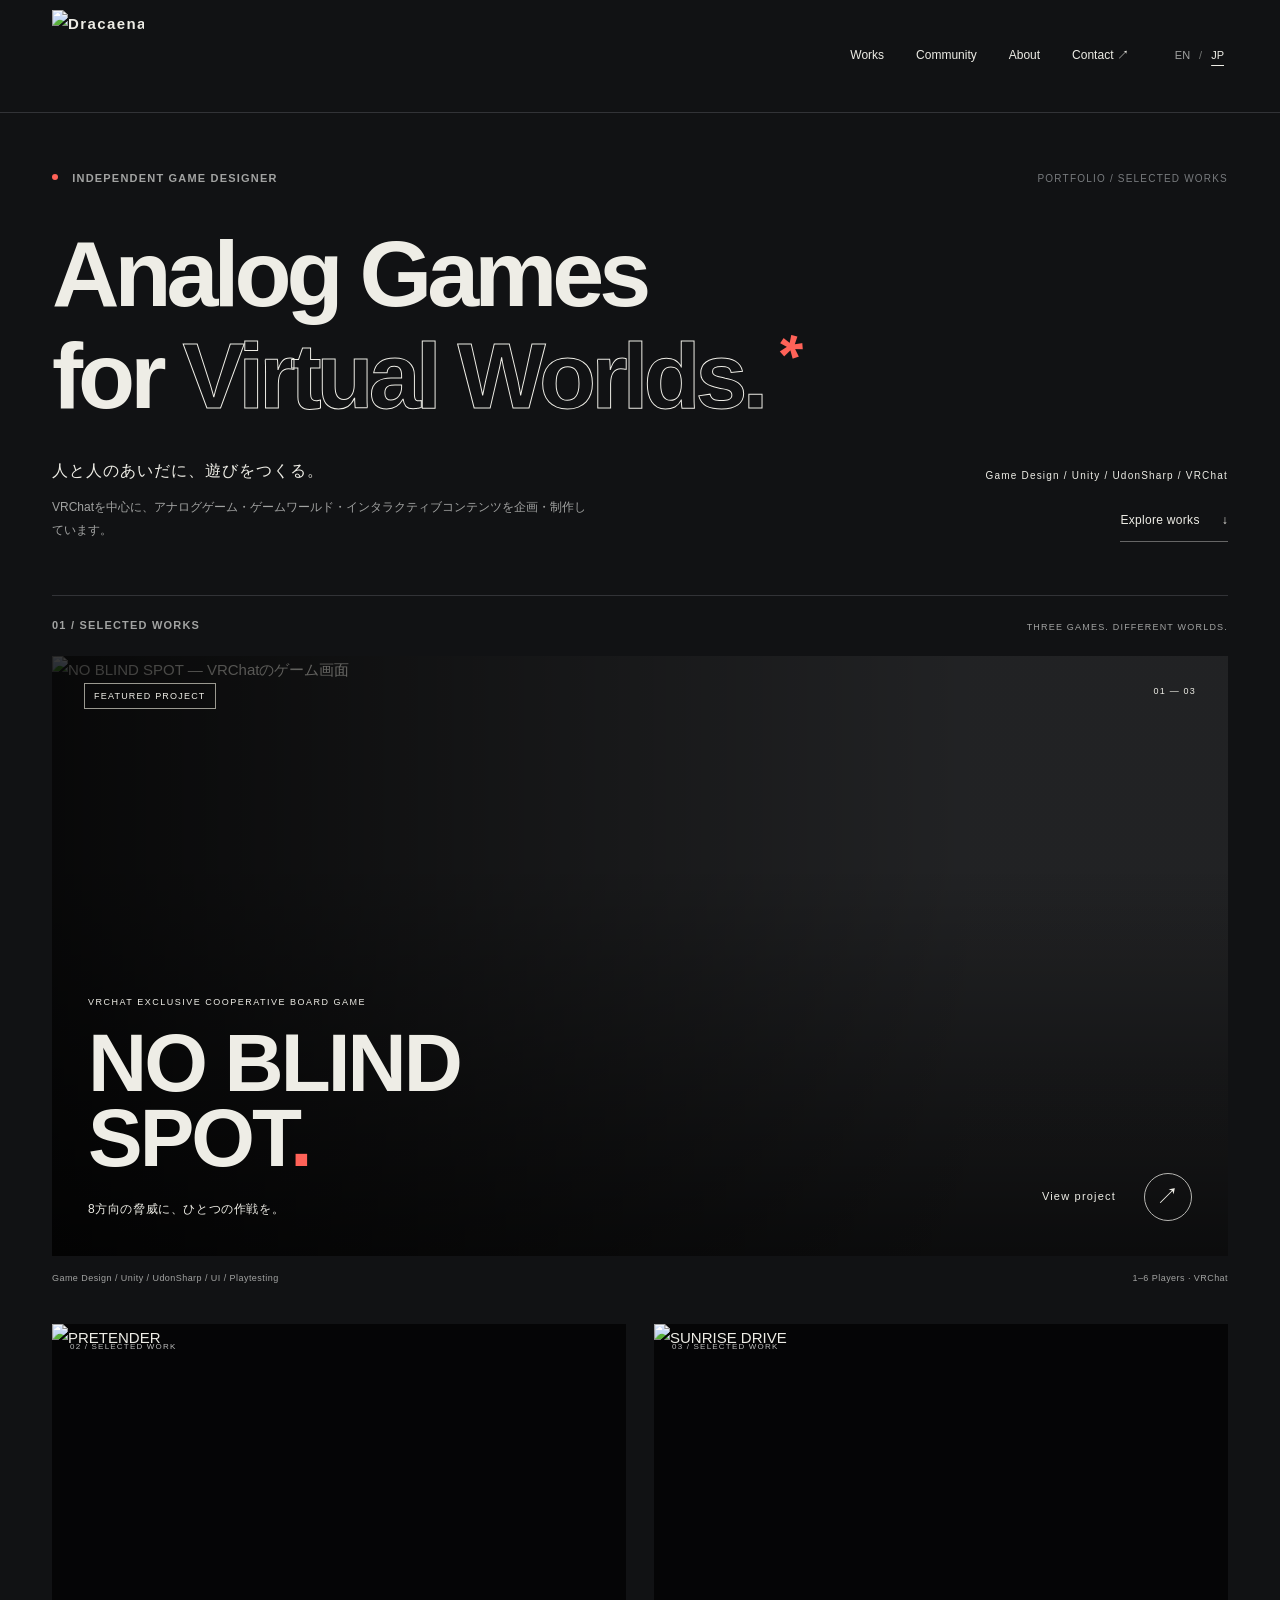
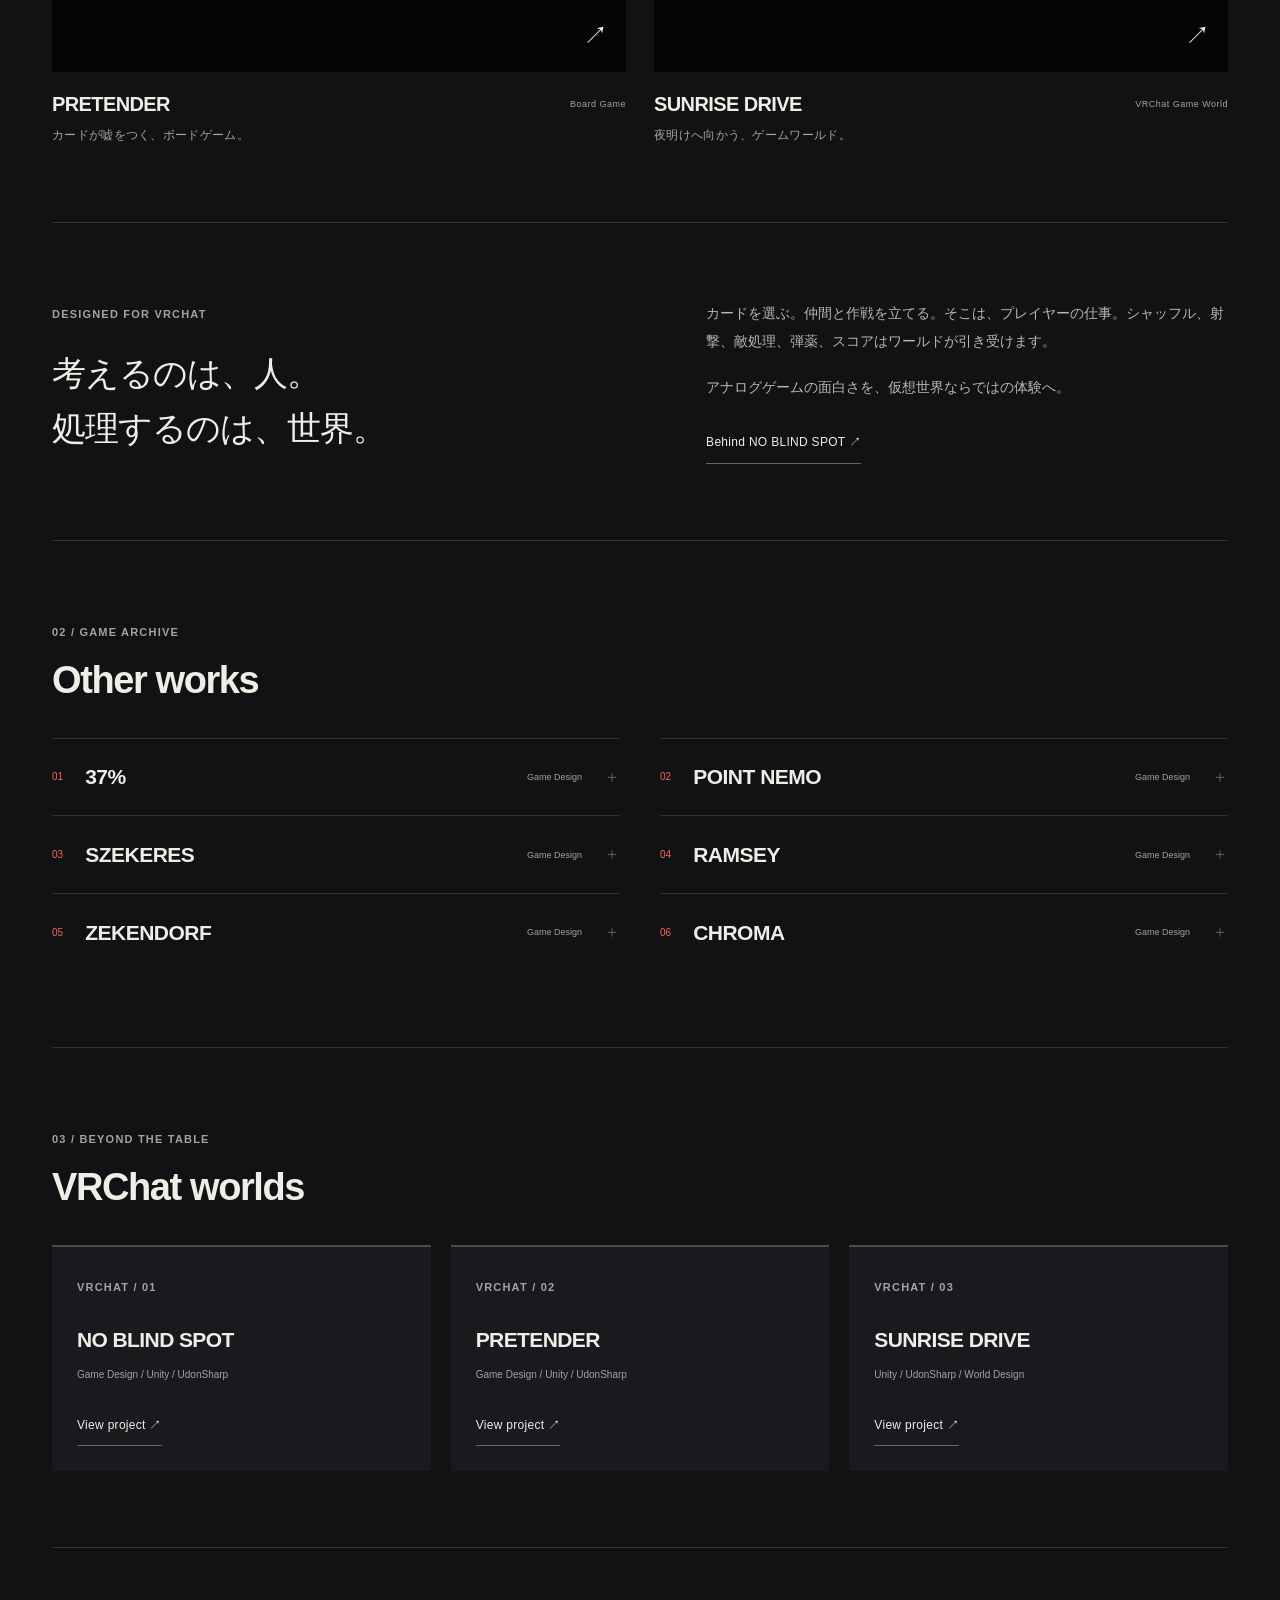
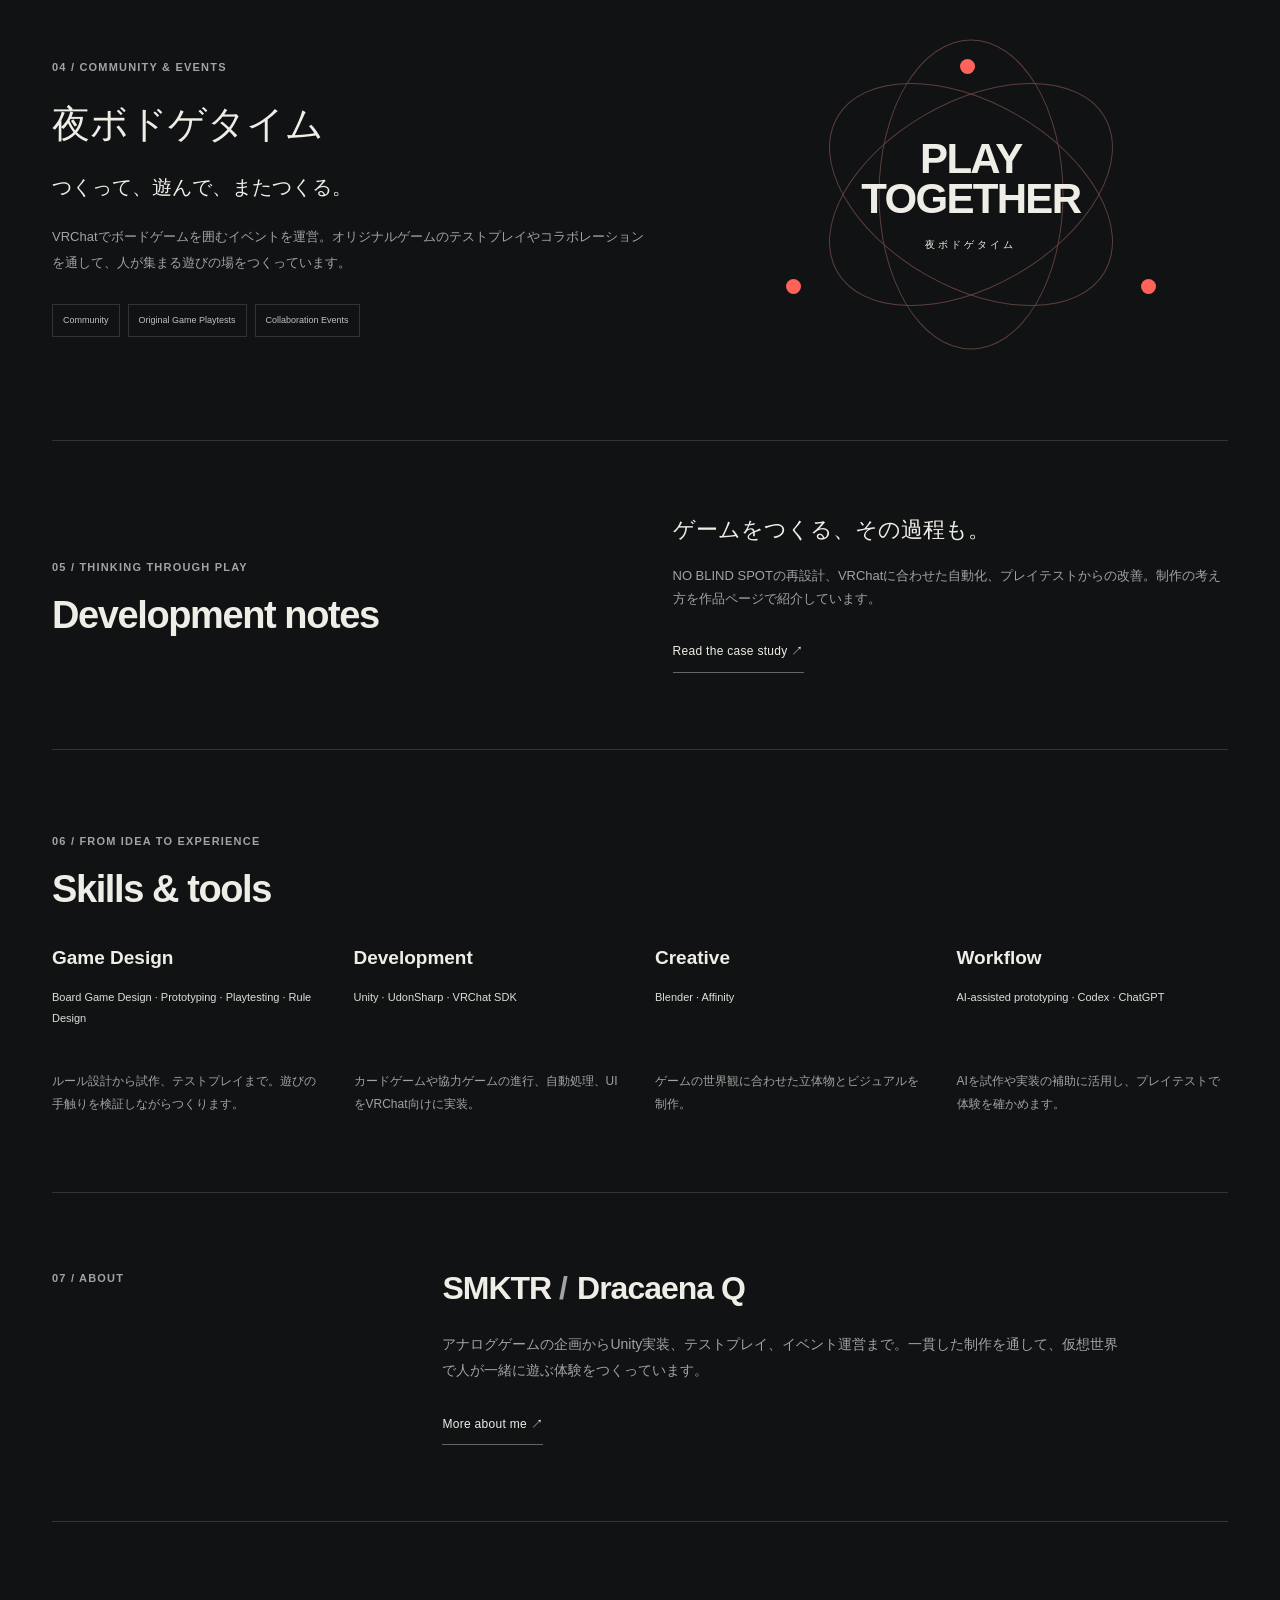
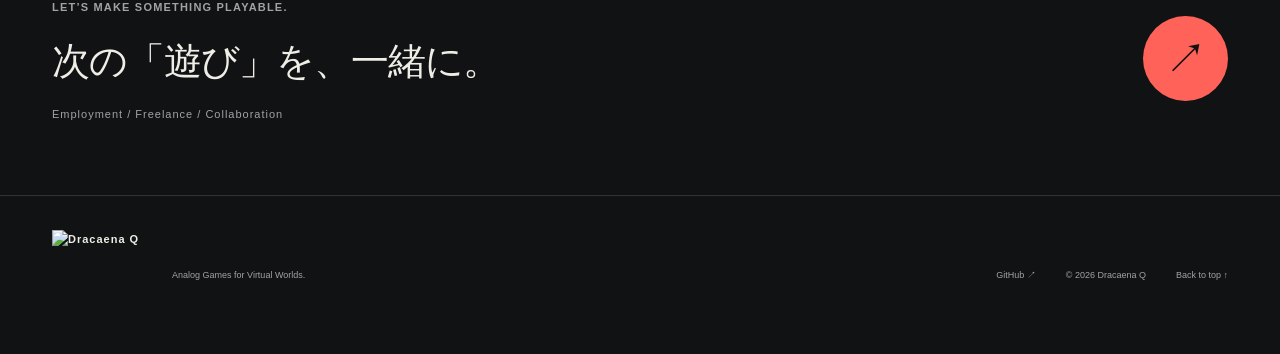
==== index.html @ cb81c401 "Add files via upload" ====
<!doctype html><html lang="ja"><head><meta charset="utf-8"><meta name="viewport" content="width=device-width,initial-scale=1"><meta name="theme-color" content="#111214"><meta name="description" content="Dracaena Q / SMKTR — VRChatを中心にアナログゲーム・ゲームワールド・インタラクティブコンテンツを企画・制作。"><meta property="og:title" content="Analog Games for Virtual Worlds. | Dracaena Q"><meta property="og:description" content="Analog Games for Virtual Worlds. Game Design / Unity / UdonSharp / VRChat"><meta property="og:type" content="website"><title>Analog Games for Virtual Worlds. | Dracaena Q</title><link rel="icon" href="./assets/dracaena-q-logo.png" type="image/png"><link rel="stylesheet" href="./style.css"><script src="./app.js" defer></script></head><body><a class="skip" href="#main">Skip to content</a><header class="header"><a class="brand" href="./"><img class="brand-logo" src="./assets/dracaena-q-logo.png" alt="Dracaena Q" width="500" height="500"></a><nav aria-label="Main navigation"><a  href="./#works">Works</a><a href="./#community">Community</a><a  href="./about/">About</a><a  href="./contact/">Contact <span aria-hidden="true">↗</span></a></nav><div class="languages" aria-label="Language"><button type="button" data-language="en" aria-pressed="false">EN</button><span>/</span><button type="button" data-language="ja" aria-pressed="true">JP</button></div></header><main id="main"><section class="hero"><div class="hero-top"><span class="eyebrow"><i class="status-dot"></i> INDEPENDENT GAME DESIGNER</span><span class="edition">PORTFOLIO / SELECTED WORKS</span></div><h1>Analog Games<br>for <span class="outline">Virtual Worlds.</span><span class="accent-period">*</span></h1><div class="hero-bottom"><div><p class="hero-statement" data-ja="人と人のあいだに、遊びをつくる。" data-en="Creating play between people.">人と人のあいだに、遊びをつくる。</p><p class="hero-description" data-ja="VRChatを中心に、アナログゲーム・ゲームワールド・インタラクティブコンテンツを企画・制作しています。" data-en="I design and build analog games, game worlds and interactive experiences, with a focus on VRChat.">VRChatを中心に、アナログゲーム・ゲームワールド・インタラクティブコンテンツを企画・制作しています。</p></div><div class="hero-right"><p>Game Design / Unity / UdonSharp / VRChat</p><a href="#works" class="text-link">Explore works <span>↓</span></a></div></div></section>
 <section class="selected section" id="works"><div class="section-title compact"><span class="eyebrow">01 / SELECTED WORKS</span><span class="muted">THREE GAMES. DIFFERENT WORLDS.</span></div><a class="featured-image" href="./works/no-blind-spot/"><img src="./assets/nbs-gameplay.jpg" alt="NO BLIND SPOT — VRChatのゲーム画面" width="1600" height="900" fetchpriority="high"><div class="featured-shade"></div><div class="featured-badges"><span>FEATURED PROJECT</span><span>01 — 03</span></div><div class="featured-overlay"><div><p>VRCHAT EXCLUSIVE COOPERATIVE BOARD GAME</p><h2>NO BLIND<br>SPOT<span class="red">.</span></h2><p  data-ja="8方向の脅威に、ひとつの作戦を。" data-en="Eight directions. One shared plan.">8方向の脅威に、ひとつの作戦を。</p></div><span class="featured-cta">View project <span aria-hidden="true">↗</span></span></div></a><div class="featured-caption"><span>Game Design / Unity / UdonSharp / UI / Playtesting</span><span>1–6 Players · VRChat</span></div><div class="work-grid"><a class="work-card" href="./works/pretender/"><div class="work-image"><img src="./assets/pretender.webp" alt="PRETENDER" width="1200" height="900" loading="lazy"><span class="image-index">02 / SELECTED WORK</span><span class="card-arrow" aria-hidden="true">↗</span></div><div class="card-title"><h3>PRETENDER</h3><span>Board Game</span></div><p  data-ja="カードが嘘をつく、ボードゲーム。" data-en="A board game where the cards lie.">カードが嘘をつく、ボードゲーム。</p></a><a class="work-card" href="./works/sunrise-drive/"><div class="work-image"><img src="./assets/sunrise.webp" alt="SUNRISE DRIVE" width="1200" height="900" loading="lazy"><span class="image-index">03 / SELECTED WORK</span><span class="card-arrow" aria-hidden="true">↗</span></div><div class="card-title"><h3>SUNRISE DRIVE</h3><span>VRChat Game World</span></div><p  data-ja="夜明けへ向かう、ゲームワールド。" data-en="A game world on the road to dawn.">夜明けへ向かう、ゲームワールド。</p></a></div></section>
 <section class="section design-section"><div><span class="eyebrow">DESIGNED FOR VRCHAT</span><h2><span  data-ja="考えるのは、人。" data-en="People make the plan.">考えるのは、人。</span><br><span  data-ja="処理するのは、世界。" data-en="The world handles the rest.">処理するのは、世界。</span></h2></div><div><p  data-ja="カードを選ぶ。仲間と作戦を立てる。そこは、プレイヤーの仕事。シャッフル、射撃、敵処理、弾薬、スコアはワールドが引き受けます。" data-en="Choose cards. Plan with your teammates. That belongs to the players. The world takes care of shuffling, shooting, enemies, ammunition and scoring.">カードを選ぶ。仲間と作戦を立てる。そこは、プレイヤーの仕事。シャッフル、射撃、敵処理、弾薬、スコアはワールドが引き受けます。</p><p  data-ja="アナログゲームの面白さを、仮想世界ならではの体験へ。" data-en="The pleasure of analog games, made possible in a virtual world.">アナログゲームの面白さを、仮想世界ならではの体験へ。</p><a class="text-link" href="./works/no-blind-spot/">Behind NO BLIND SPOT ↗</a></div></section>
 <section class="section other-section" id="other-works"><div class="section-title"><div><span class="eyebrow">02 / GAME ARCHIVE</span><h2>Other works</h2></div></div><div class="archive-list"><div class="archive-item"><span class="archive-number">01</span><h3>37%</h3><span>Game Design</span><span class="archive-symbol" aria-hidden="true">＋</span></div><div class="archive-item"><span class="archive-number">02</span><h3>POINT NEMO</h3><span>Game Design</span><span class="archive-symbol" aria-hidden="true">＋</span></div><div class="archive-item"><span class="archive-number">03</span><h3>SZEKERES</h3><span>Game Design</span><span class="archive-symbol" aria-hidden="true">＋</span></div><div class="archive-item"><span class="archive-number">04</span><h3>RAMSEY</h3><span>Game Design</span><span class="archive-symbol" aria-hidden="true">＋</span></div><div class="archive-item"><span class="archive-number">05</span><h3>ZEKENDORF</h3><span>Game Design</span><span class="archive-symbol" aria-hidden="true">＋</span></div><div class="archive-item"><span class="archive-number">06</span><h3>CHROMA</h3><span>Game Design</span><span class="archive-symbol" aria-hidden="true">＋</span></div></div></section>
 <section class="section worlds-section" id="worlds"><div class="section-title"><div><span class="eyebrow">03 / BEYOND THE TABLE</span><h2>VRChat worlds</h2></div></div><div class="worlds-grid"><article><span class="eyebrow">VRCHAT / 01</span><h3>NO BLIND SPOT</h3><p>Game Design / Unity / UdonSharp</p><a class="text-link" href="./works/no-blind-spot/">View project ↗</a></article><article><span class="eyebrow">VRCHAT / 02</span><h3>PRETENDER</h3><p>Game Design / Unity / UdonSharp</p><a class="text-link" href="./works/pretender/">View project ↗</a></article><article><span class="eyebrow">VRCHAT / 03</span><h3>SUNRISE DRIVE</h3><p>Unity / UdonSharp / World Design</p><a class="text-link" href="./works/sunrise-drive/">View project ↗</a></article></div></section>
 <section class="section community-section" id="community"><div><span class="eyebrow">04 / COMMUNITY & EVENTS</span><h2><span  data-ja="夜ボドゲタイム" data-en="Yoru Board Game Time">夜ボドゲタイム</span></h2><p class="large-copy"><span  data-ja="つくって、遊んで、またつくる。" data-en="Make. Play. Make it better.">つくって、遊んで、またつくる。</span></p><p  data-ja="VRChatでボードゲームを囲むイベントを運営。オリジナルゲームのテストプレイやコラボレーションを通して、人が集まる遊びの場をつくっています。" data-en="I host board game events in VRChat, bringing people together through original game playtests and collaborations.">VRChatでボードゲームを囲むイベントを運営。オリジナルゲームのテストプレイやコラボレーションを通して、人が集まる遊びの場をつくっています。</p><div class="community-tags"><span>Community</span><span>Original Game Playtests</span><span>Collaboration Events</span></div></div><div class="community-art" aria-hidden="true"><div class="orbit orbit-one"></div><div class="orbit orbit-two"></div><div class="orbit orbit-three"></div><span class="community-center">PLAY<br>TOGETHER<span>夜ボドゲタイム</span></span><i class="orbit-dot d1"></i><i class="orbit-dot d2"></i><i class="orbit-dot d3"></i></div></section>
 <section class="section notes-section"><div class="section-title"><div><span class="eyebrow">05 / THINKING THROUGH PLAY</span><h2>Development notes</h2></div></div><div class="notes-copy"><h3  data-ja="ゲームをつくる、その過程も。" data-en="The process behind the games.">ゲームをつくる、その過程も。</h3><p  data-ja="NO BLIND SPOTの再設計、VRChatに合わせた自動化、プレイテストからの改善。制作の考え方を作品ページで紹介しています。" data-en="Explore the redesign of NO BLIND SPOT, automation for VRChat and improvements through playtesting in the project case study.">NO BLIND SPOTの再設計、VRChatに合わせた自動化、プレイテストからの改善。制作の考え方を作品ページで紹介しています。</p><a class="text-link" href="./works/no-blind-spot/#process">Read the case study ↗</a></div></section>
 <section class="section"><div class="section-title"><div><span class="eyebrow">06 / FROM IDEA TO EXPERIENCE</span><h2>Skills & tools</h2></div></div><div class="skills-grid"><article><h3>Game Design</h3><p class="skill-tools">Board Game Design · Prototyping · Playtesting · Rule Design</p><p  data-ja="ルール設計から試作、テストプレイまで。遊びの手触りを検証しながらつくります。" data-en="From rules and prototypes to playtesting, refining how the game feels.">ルール設計から試作、テストプレイまで。遊びの手触りを検証しながらつくります。</p></article><article><h3>Development</h3><p class="skill-tools">Unity · UdonSharp · VRChat SDK</p><p  data-ja="カードゲームや協力ゲームの進行、自動処理、UIをVRChat向けに実装。" data-en="Implementing card games, cooperative systems, automated game flow and UI for VRChat.">カードゲームや協力ゲームの進行、自動処理、UIをVRChat向けに実装。</p></article><article><h3>Creative</h3><p class="skill-tools">Blender · Affinity</p><p  data-ja="ゲームの世界観に合わせた立体物とビジュアルを制作。" data-en="Creating 3D objects and visuals that support each game’s identity.">ゲームの世界観に合わせた立体物とビジュアルを制作。</p></article><article><h3>Workflow</h3><p class="skill-tools">AI-assisted prototyping · Codex · ChatGPT</p><p  data-ja="AIを試作や実装の補助に活用し、プレイテストで体験を確かめます。" data-en="Using AI to support prototyping and implementation, with playtests to validate the experience.">AIを試作や実装の補助に活用し、プレイテストで体験を確かめます。</p></article></div></section>
 <section class="section about-preview"><span class="eyebrow">07 / ABOUT</span><div><h2>SMKTR <span class="muted">/</span> Dracaena Q</h2><p  data-ja="アナログゲームの企画からUnity実装、テストプレイ、イベント運営まで。一貫した制作を通して、仮想世界で人が一緒に遊ぶ体験をつくっています。" data-en="From analog game concepts and Unity implementation to playtesting and community events, I create experiences for people to play together in virtual worlds.">アナログゲームの企画からUnity実装、テストプレイ、イベント運営まで。一貫した制作を通して、仮想世界で人が一緒に遊ぶ体験をつくっています。</p><a class="text-link" href="./about/">More about me ↗</a></div></section><section class="contact-band"><div><span class="eyebrow">LET’S MAKE SOMETHING PLAYABLE.</span><h2><span  data-ja="次の「遊び」を、一緒に。" data-en="Let’s create the next game.">次の「遊び」を、一緒に。</span></h2><p>Employment / Freelance / Collaboration</p></div><a class="round-link" href="./contact/" aria-label="Contact">↗</a></section></main><footer><a class="brand" href="./"><img class="brand-logo" src="./assets/dracaena-q-logo.png" alt="Dracaena Q" width="500" height="500"></a><p>Analog Games for Virtual Worlds.</p><a href="https://github.com/quaid1124-tech" target="_blank" rel="noopener noreferrer">GitHub ↗</a><small>© 2026 Dracaena Q</small><a href="#main" class="to-top">Back to top ↑</a></footer></body></html>
---- style.css ----
@charset "UTF-8";
:root{color-scheme:dark;--bg:#111214;--panel:#191a1d;--text:#eeeDE6;--muted:#a2a3a2;--line:#323337;--red:#ff6258;--max:1344px;font-family:Arial,"Helvetica Neue","Noto Sans JP","Yu Gothic",Meiryo,sans-serif;font-synthesis:none}
*{box-sizing:border-box}html{scroll-behavior:smooth;scroll-padding-top:110px}body{margin:0;background:var(--bg);color:var(--text);font-size:15px;line-height:1.8}a{color:inherit;text-decoration:none}button{font:inherit}button,a{-webkit-tap-highlight-color:transparent}button:focus-visible,a:focus-visible,video:focus-visible{outline:2px solid var(--red);outline-offset:7px}::selection{background:var(--red);color:#111}img{display:block;width:100%;height:auto}h1,h2,h3,h4,p,figure{margin:0}h1,h2,h3,h4{line-height:1.2}p+p{margin-top:18px}main{max-width:var(--max);margin:auto;padding:0 52px}.header{max-width:var(--max);padding:29px 52px;display:flex;align-items:center;gap:42px;margin:auto;border-bottom:1px solid var(--line)}.brand{font-size:15px;font-weight:800;letter-spacing:1.4px;display:flex;align-items:center;gap:14px;white-space:nowrap}.brand-icon{font-size:36px;line-height:1;letter-spacing:-9px;font-weight:900;transform:translateY(-3px);margin-right:9px}.brand-icon span{color:var(--red)}.brand-dot{color:var(--red);font-size:12px;align-self:flex-start}.header nav{display:flex;margin-left:auto;gap:32px;font-size:12px}.header nav a{transition:color .2s}.header nav a:hover,.header nav a[aria-current]{color:var(--red)}.languages{display:flex;align-items:center;font-size:11px;color:#737574;gap:5px}.languages button{border:0;color:#a2a3a2;background:none;padding:9px 4px;cursor:pointer}.languages button[aria-pressed=true]{color:var(--text);text-decoration:underline;text-underline-offset:6px}.skip{position:fixed;top:-100px;left:16px;z-index:9;background:var(--red);color:#111;padding:10px}.skip:focus{top:10px}.eyebrow,.edition,.muted,.image-index,.featured-caption,.hero-right,.featured-overlay>div>p:first-child,.featured-cta,.card-title>span,.work-card>p,.video-caption,figcaption{font-size:11px;letter-spacing:1.2px}.eyebrow{color:var(--muted);font-weight:600}.muted{color:var(--muted)}.red{color:var(--red)}.hero{padding:56px 0 53px}.hero-top{display:flex;align-items:center;justify-content:space-between}.status-dot{display:inline-block;width:6px;height:6px;border-radius:50%;background:var(--red);margin:0 10px 2px 0}.edition{color:#787b7e;font-size:10px}.hero h1{font-size:clamp(52px,7.3vw,98px);font-weight:800;letter-spacing:-5px;line-height:1.09;margin:34px 0 31px;position:relative}.outline{color:var(--text)}.hero .outline,.page-heading .outline{-webkit-text-stroke:1px var(--text);color:transparent}.accent-period{color:var(--red);font-size:.65em;vertical-align:top;line-height:1;margin-left:14px;display:inline-block;transform:rotate(15deg)}.hero-bottom{display:flex;align-items:flex-end;justify-content:space-between;gap:35px}.hero-statement{font-size:16px;font-weight:600;letter-spacing:1px}.hero-description{max-width:540px;font-size:12px;color:var(--muted);margin-top:10px;line-height:1.9}.hero-right{font-size:10px;white-space:nowrap;text-align:right}.hero-right .text-link{margin-top:16px;font-size:12px}.text-link{display:inline-flex;align-items:center;gap:22px;padding:9px 0;border-bottom:1px solid #666;margin-top:22px;font-size:12px;letter-spacing:.3px;transition:color .2s,border-color .2s}.text-link:hover{color:var(--red);border-color:var(--red)}.text-link+.text-link{margin-left:25px}.section{padding:76px 0;border-top:1px solid var(--line)}.selected{padding-top:20px}.section-title{display:flex;justify-content:space-between;gap:24px;align-items:flex-end;margin-bottom:34px}.section-title h2{font-size:38px;letter-spacing:-1.4px;margin-top:14px}.compact{margin-bottom:20px}.compact .muted{font-size:9px}.featured-image{display:block;position:relative;aspect-ratio:1.96;overflow:hidden;background:#242527}.featured-image>img{height:100%;object-fit:cover;transition:transform .7s}.featured-image:hover>img{transform:scale(1.025)}.featured-shade{position:absolute;inset:0;background:linear-gradient(90deg,rgba(0,0,0,.78),rgba(0,0,0,.08) 78%),linear-gradient(0deg,rgba(0,0,0,.65),transparent 65%)}.featured-badges{position:absolute;inset:27px 32px auto;display:flex;justify-content:space-between;font-size:9px;letter-spacing:1.2px}.featured-badges span:first-child{border:1px solid #9a9990;padding:4px 9px}.featured-overlay{position:absolute;inset:auto 36px 35px;display:flex;align-items:flex-end;justify-content:space-between;gap:20px}.featured-overlay>div>p:first-child{font-size:9px;letter-spacing:1.5px;margin-bottom:16px}.featured-overlay h2{font-size:clamp(48px,6.4vw,84px);letter-spacing:-3px;line-height:.91}.featured-overlay h2+p{font-size:12px;margin-top:24px;letter-spacing:.6px}.featured-cta{display:flex;gap:28px;align-items:center;white-space:nowrap;font-size:11px}.featured-cta>span{display:grid;place-items:center;width:48px;height:48px;border-radius:50%;border:1px solid #b6b6b2;font-size:23px}.featured-caption{display:flex;justify-content:space-between;color:var(--muted);padding-top:14px;font-size:9px;letter-spacing:.45px;gap:20px}.work-grid{display:grid;grid-template-columns:1fr 1fr;gap:28px;margin-top:38px}.work-image{position:relative;aspect-ratio:1.65;overflow:hidden;background:#050506}.work-image img{width:100%;height:100%;object-fit:contain;transition:transform .6s}.work-card:hover img{transform:scale(1.035)}.image-index{position:absolute;top:16px;left:18px;font-size:8px;color:#bcbcbc}.card-arrow{position:absolute;right:18px;bottom:14px;font-size:25px}.card-title{display:flex;justify-content:space-between;gap:12px;align-items:center;padding-top:20px}.card-title h3{font-size:20px;letter-spacing:-.6px}.card-title>span{font-size:9px;color:var(--muted);letter-spacing:.5px}.work-card>p{font-size:12px;margin-top:9px;color:var(--muted);letter-spacing:.3px}.design-section{display:grid;grid-template-columns:1.1fr 1fr;gap:80px}.design-section h2{font-size:34px;line-height:1.6;letter-spacing:-1px;margin-top:20px}.design-section>div:nth-child(2)>p{font-size:14px;color:#b6b7b6;line-height:2}.archive-list{display:grid;grid-template-columns:1fr 1fr;column-gap:40px}.archive-item{display:flex;align-items:center;gap:22px;padding:24px 0;border-top:1px solid var(--line)}.archive-number{font-size:10px;color:var(--red)}.archive-item h3{font-size:21px;letter-spacing:-.5px}.archive-item>span:nth-last-child(2){font-size:9px;color:var(--muted);margin-left:auto}.archive-symbol{font-size:16px;color:#5d6060}.worlds-grid{display:grid;grid-template-columns:repeat(3,1fr);gap:20px}.worlds-grid article{padding:25px;background:var(--panel);border-top:2px solid #494a4e}.worlds-grid h3{margin:28px 0 14px;font-size:21px;letter-spacing:-.6px}.worlds-grid p{font-size:10px;color:var(--muted)}.community-section{display:grid;grid-template-columns:1.15fr 1fr;gap:70px;align-items:center}.community-section h2{font-size:38px;margin:23px 0}.large-copy{font-size:20px;line-height:1.7}.community-section .large-copy{font-size:20px;margin-bottom:20px}.community-section p:not(.large-copy){font-size:13px;color:var(--muted);line-height:2}.community-tags{display:flex;flex-wrap:wrap;gap:8px;margin-top:28px}.community-tags span{font-size:9px;border:1px solid var(--line);padding:7px 10px;color:#c0c1be}.community-art{height:340px;position:relative;overflow:hidden;display:grid;place-items:center}.orbit{position:absolute;width:310px;height:185px;border:1px solid #5e3e3d;border-radius:50%;transform:rotate(-30deg)}.orbit-two{transform:rotate(30deg)}.orbit-three{transform:rotate(90deg)}.community-center{font-weight:800;font-size:42px;letter-spacing:-1.7px;text-align:center;line-height:.97;z-index:1}.community-center>span{display:block;font-size:10px;letter-spacing:3px;font-weight:400;margin-top:20px}.orbit-dot{position:absolute;width:15px;height:15px;background:var(--red);border-radius:50%}.d1{top:35px;left:48%}.d2{bottom:70px;left:14%}.d3{bottom:70px;right:14%}.notes-section{display:grid;grid-template-columns:1fr 1fr;gap:65px}.notes-copy h3{font-size:22px}.notes-copy p{font-size:13px;color:var(--muted);margin-top:20px}.skills-grid{display:grid;grid-template-columns:repeat(4,1fr);gap:30px}.skills-grid h3{font-size:19px;margin-bottom:18px}.skills-grid p{color:var(--muted);font-size:12px;line-height:1.9}.skills-grid .skill-tools{min-height:65px;font-size:11px;color:#deded8}.about-preview{display:grid;grid-template-columns:.65fr 1.5fr;gap:50px}.about-preview h2{font-size:32px;letter-spacing:-1px}.about-preview h2 .muted{font-size:inherit}.about-preview p{font-size:14px;color:var(--muted);margin-top:25px;max-width:680px}.contact-band{border-top:1px solid var(--line);padding:70px 0;display:flex;align-items:center;justify-content:space-between;gap:30px}.contact-band h2{font-size:38px;margin:20px 0;letter-spacing:-1px}.contact-band p{font-size:11px;color:var(--muted);letter-spacing:1px}.round-link{display:grid;place-items:center;width:85px;height:85px;background:var(--red);color:#111;border-radius:50%;font-size:42px;flex:none;transition:transform .2s}.round-link:hover{transform:rotate(45deg)}footer{border-top:1px solid var(--line);max-width:var(--max);margin:auto;padding:34px 52px;display:flex;align-items:center;gap:30px}footer p,footer a:not(.brand),footer small{font-size:9px;color:var(--muted)}footer .brand{font-size:11px;letter-spacing:1px}footer>p{margin-right:auto}footer .to-top{white-space:nowrap}.project-top{display:flex;justify-content:space-between;align-items:center;padding:25px 0}.project-top .text-link{margin:0}.project-heading{padding:44px 0}.project-heading h1{font-size:clamp(40px,6.4vw,85px);letter-spacing:-3.5px;margin:16px 0 22px}.project-tags{display:flex;flex-wrap:wrap;gap:12px;margin-top:27px}.project-tags span{font-size:10px;color:var(--muted);padding:6px 12px;border:1px solid var(--line)}.project-cover{background:#050506}.project-cover img{max-height:680px;object-fit:contain}.project-overview{display:grid;grid-template-columns:1fr 1.25fr;gap:80px;margin-top:60px}.project-overview h2{font-size:32px;line-height:1.5;margin-top:22px}.project-overview p{color:#b6b7b6;font-size:14px;line-height:2.1}dl{margin-top:32px}dl>div{display:grid;grid-template-columns:85px 1fr;gap:20px;padding:15px 0;border-top:1px solid var(--line);font-size:12px}dt{color:var(--muted)}dd{margin:0}.video-section video{display:block;width:100%;background:#000;max-height:700px}.video-caption{font-size:11px;color:var(--muted);padding-top:15px}.process-grid{display:grid;grid-template-columns:repeat(3,1fr);gap:25px}.process-grid article{background:var(--panel);padding:30px}.process-number{font-size:12px;color:var(--red)}.process-grid h3{font-size:28px;margin-top:30px}.process-grid h4{font-size:16px;line-height:1.6;margin-top:28px}.process-grid p{font-size:12px;line-height:2;color:var(--muted);margin-top:17px}.mechanic{display:flex;align-items:center;justify-content:space-between;margin-top:30px;border-top:1px solid var(--line);padding-top:22px}.mechanic>span{font-size:42px;line-height:1.3;font-weight:700}.mechanic small{display:block;font-size:9px;color:var(--muted);letter-spacing:1px}.mechanic b{color:var(--red);font-size:24px}.concept-art{max-width:800px;margin:0 auto 70px}.concept-art figcaption{margin-top:15px;color:var(--muted);font-size:11px;letter-spacing:.2px}.page-heading{padding:75px 0 65px}.page-heading h1{font-size:clamp(42px,6.5vw,88px);letter-spacing:-4px;line-height:1.1;margin-top:25px}.about-body{display:grid;grid-template-columns:1fr 1.5fr;gap:80px;align-items:center}.identity-mark{font-size:160px;font-weight:900;line-height:1;letter-spacing:-35px;text-align:center}.identity-mark>span{color:var(--red)}.identity-mark small{display:block;font-size:10px;letter-spacing:5px;line-height:3;margin-top:25px}.about-body h2{font-size:30px;margin:20px 0 28px}.about-body p{font-size:14px;line-height:2;color:var(--muted)}.contact-page{display:grid;grid-template-columns:1.15fr 1fr;gap:70px;min-height:460px}.contact-page h2{font-size:30px;margin-bottom:22px}.contact-page p{font-size:13px;color:var(--muted);line-height:2}.contact-options{display:flex;flex-direction:column;gap:10px;margin-top:30px;font-size:12px}.contact-panel{padding:35px;background:var(--panel);align-self:start;border-top:2px solid var(--red)}.contact-panel h3{font-size:22px;margin:23px 0 18px}
@media(min-width:1600px){main,.header,footer{max-width:1450px}.hero h1{font-size:108px}}
@media(max-width:1000px){main{padding:0 30px}.header,footer{padding:25px 30px}.header{gap:25px}.header nav{gap:20px}.hero h1{letter-spacing:-3px}.hero-bottom{align-items:flex-start}.hero-description{max-width:420px}.hero-right{font-size:8px;white-space:normal;max-width:220px}.design-section,.community-section,.project-overview,.about-body,.contact-page{gap:40px}.skills-grid{grid-template-columns:1fr 1fr}.skills-grid .skill-tools{min-height:0}.community-art{transform:scale(.9)}.worlds-grid{gap:12px}.worlds-grid article{padding:20px}.worlds-grid h3{font-size:18px}.process-grid article{padding:22px}.process-grid h4{font-size:14px}.card-title{align-items:flex-start;flex-direction:column;gap:8px}footer{flex-wrap:wrap}.about-preview{grid-template-columns:.5fr 1.5fr}}
@media(max-width:700px){html{scroll-padding-top:24px}main{padding:0 20px}.header{padding:20px;gap:15px;flex-wrap:wrap}.brand{font-size:12px;gap:10px}.brand-icon{font-size:30px}.header nav{order:3;width:100%;margin:10px 0 0;justify-content:space-between;font-size:11px;gap:10px}.languages{margin-left:auto}.hero{padding:35px 0 36px}.edition{display:none}.eyebrow{font-size:9px}.hero h1{font-size:clamp(36px,9.2vw,64px);letter-spacing:-1.8px;line-height:1.15;margin:28px 0}.accent-period{margin-left:5px}.hero-bottom{display:block}.hero-statement{font-size:14px}.hero-description{font-size:11px;max-width:100%}.hero-right{max-width:none;text-align:left;font-size:9px;margin-top:20px;display:flex;align-items:center;justify-content:space-between;gap:15px}.hero-right .text-link{margin:0;font-size:10px;white-space:nowrap}.section{padding:48px 0}.selected{padding-top:18px}.compact .muted{font-size:7px;letter-spacing:.5px}.featured-image{aspect-ratio:1.08}.featured-image>img{object-position:58% center}.featured-badges{inset:17px 18px auto;font-size:8px}.featured-overlay{inset:auto 20px 24px}.featured-overlay h2{font-size:58px;letter-spacing:-2px}.featured-overlay>div>p:first-child{font-size:7px;letter-spacing:.7px;max-width:190px}.featured-overlay h2+p{font-size:10px;margin-top:18px}.featured-cta{font-size:0;gap:0}.featured-cta>span{width:36px;height:36px;font-size:20px}.featured-caption{flex-direction:column;gap:4px;font-size:8px}.work-grid{grid-template-columns:1fr;gap:32px;margin-top:30px}.card-title{flex-direction:row;align-items:center}.card-title h3{font-size:21px}.card-title>span{font-size:8px}.work-card>p{font-size:11px}.section-title h2{font-size:31px}.section-title{margin-bottom:25px}.design-section,.community-section,.notes-section,.about-preview,.project-overview,.about-body,.contact-page{grid-template-columns:1fr;gap:28px}.design-section h2{font-size:28px;line-height:1.5}.design-section>div:nth-child(2)>p{font-size:13px}.archive-list{grid-template-columns:1fr}.archive-item{padding:20px 0}.archive-item h3{font-size:20px}.worlds-grid{grid-template-columns:1fr}.worlds-grid h3{margin:17px 0 12px;font-size:24px}.worlds-grid .text-link{margin-top:12px}.community-section h2{font-size:30px}.community-art{height:300px;transform:none}.community-center{font-size:38px}.orbit{width:280px;height:170px}.community-tags span{font-size:8px}.notes-section .section-title{margin-bottom:0}.skills-grid{gap:30px 20px}.skills-grid h3{font-size:17px}.skills-grid p{font-size:11px}.skills-grid .skill-tools{font-size:10px}.about-preview h2{font-size:26px}.contact-band{padding:46px 0;gap:12px}.contact-band h2{font-size:24px;line-height:1.5;margin:12px 0}.contact-band .eyebrow{font-size:8px}.contact-band p{font-size:9px;letter-spacing:.4px}.round-link{width:52px;height:52px;font-size:28px}footer{padding:25px 20px;gap:18px;display:grid;grid-template-columns:1fr auto}footer p{grid-column:1/-1;grid-row:2}footer small{grid-column:1}footer .to-top{grid-column:2;grid-row:3}footer>.brand{font-size:10px}.project-top{padding-top:16px}.project-top .eyebrow{font-size:8px}.project-heading{padding:27px 0}.project-heading h1{font-size:40px;letter-spacing:-1.5px}.project-heading .large-copy{font-size:17px}.project-tags{gap:8px}.project-tags span{font-size:8px;padding:5px 8px}.project-overview{margin-top:30px}.project-overview h2{font-size:28px}.project-overview p{font-size:13px}.video-section .section-title{align-items:start;flex-direction:column;gap:12px}.video-section h2{font-size:27px}.video-section .muted{font-size:8px}.process-grid{grid-template-columns:1fr}.process-grid article{padding:26px}.process-grid h3{margin-top:15px}.process-grid h4{font-size:16px;margin-top:22px}.concept-art{margin-bottom:40px}.page-heading{padding:45px 0}.page-heading h1{font-size:43px;letter-spacing:-2px;overflow-wrap:anywhere}.identity-mark{font-size:120px;letter-spacing:-26px;padding:15px 0 30px}.contact-page h2{font-size:26px}.contact-panel{padding:25px}.about-body h2{font-size:25px}}
@media(max-width:700px){.accent-period{display:none}.featured-overlay{display:block}.featured-cta{position:absolute;bottom:0;right:0}.featured-overlay h2{font-size:56px}.featured-overlay h2+p{padding-right:35px}}
.header{padding-top:10px;padding-bottom:10px}.brand-logo{display:block;width:92px;height:92px;object-fit:contain}footer .brand-logo{width:90px;height:90px}.identity-mark{padding:0;letter-spacing:normal;font-size:inherit}.identity-mark img{max-width:360px;margin:auto;height:auto}
@media(max-width:700px){.header{padding-top:8px;padding-bottom:16px}.header .brand-logo{width:78px;height:78px}.header nav{margin-top:0}.identity-mark img{max-width:260px}.identity-mark{padding:0}footer .brand-logo{width:80px;height:80px}}
@media(prefers-reduced-motion:reduce){html{scroll-behavior:auto}*,*::before,*::after{transition:none!important;animation:none!important}}
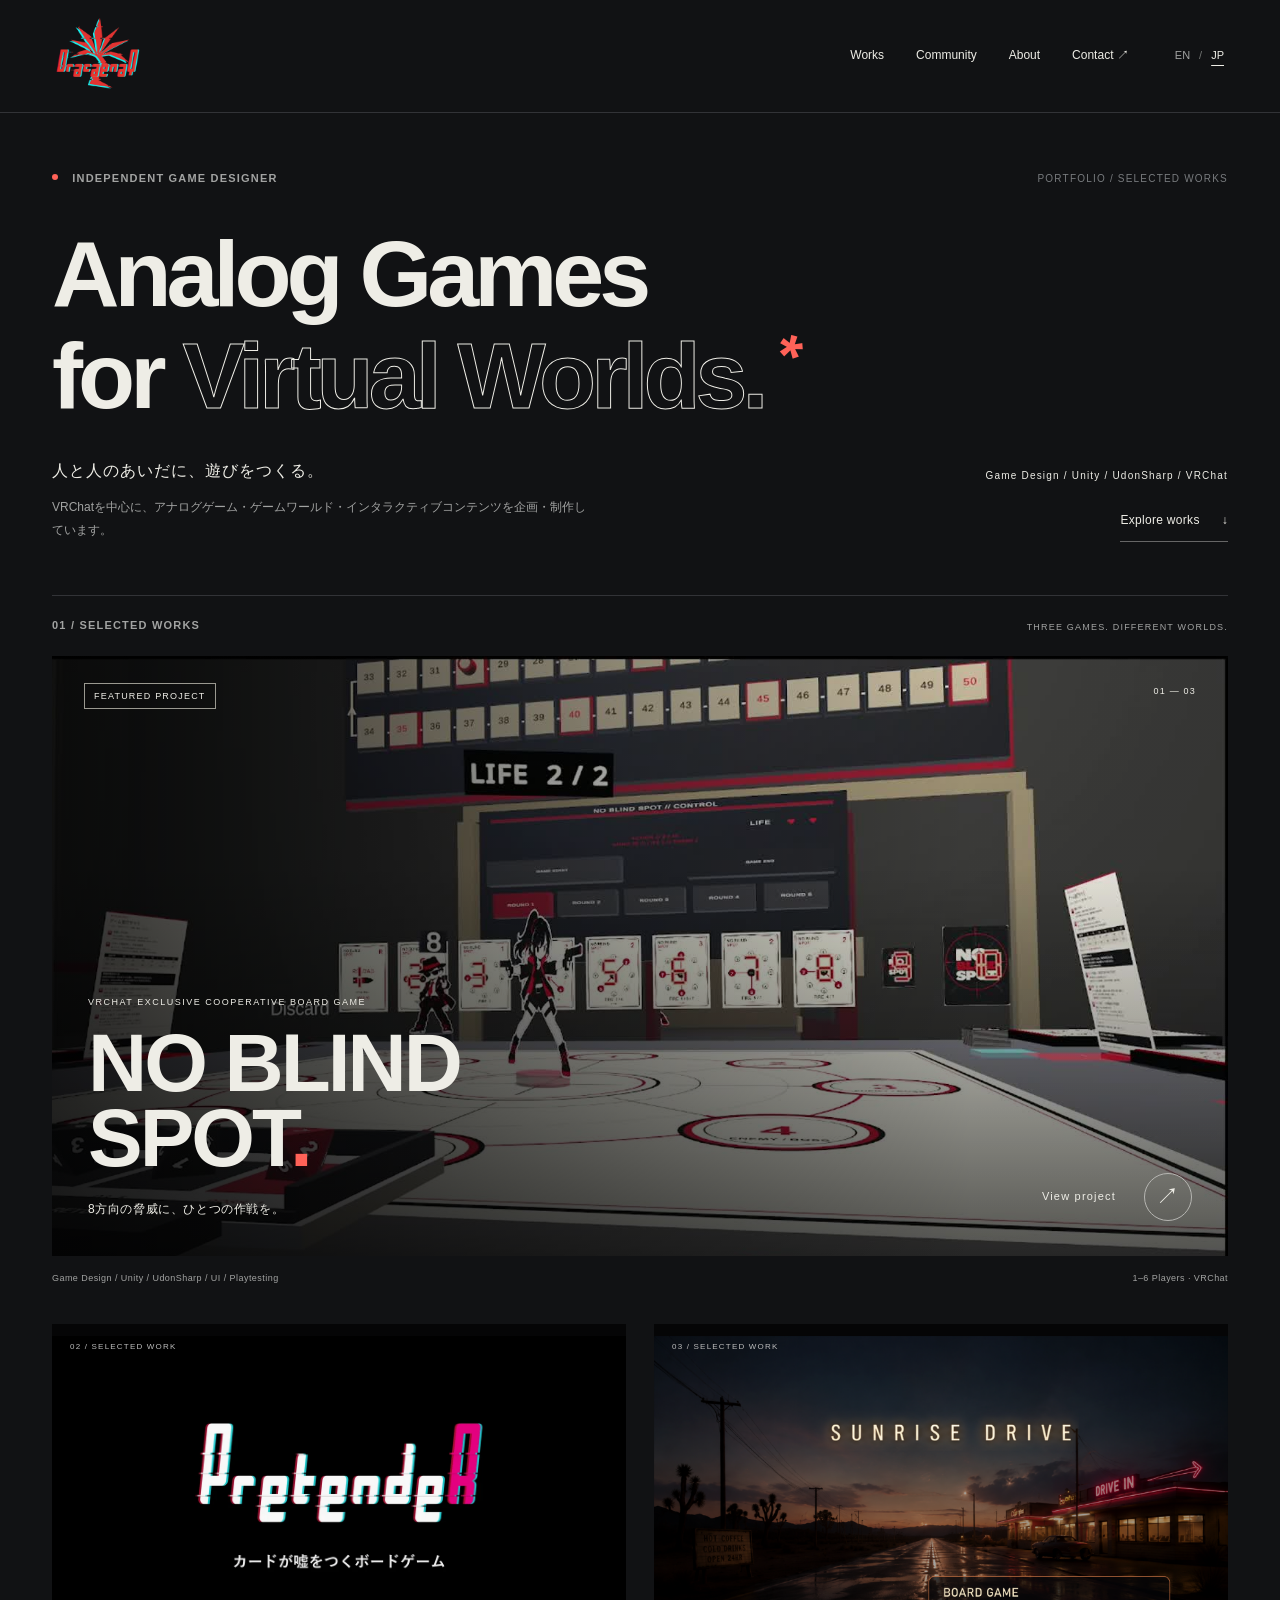
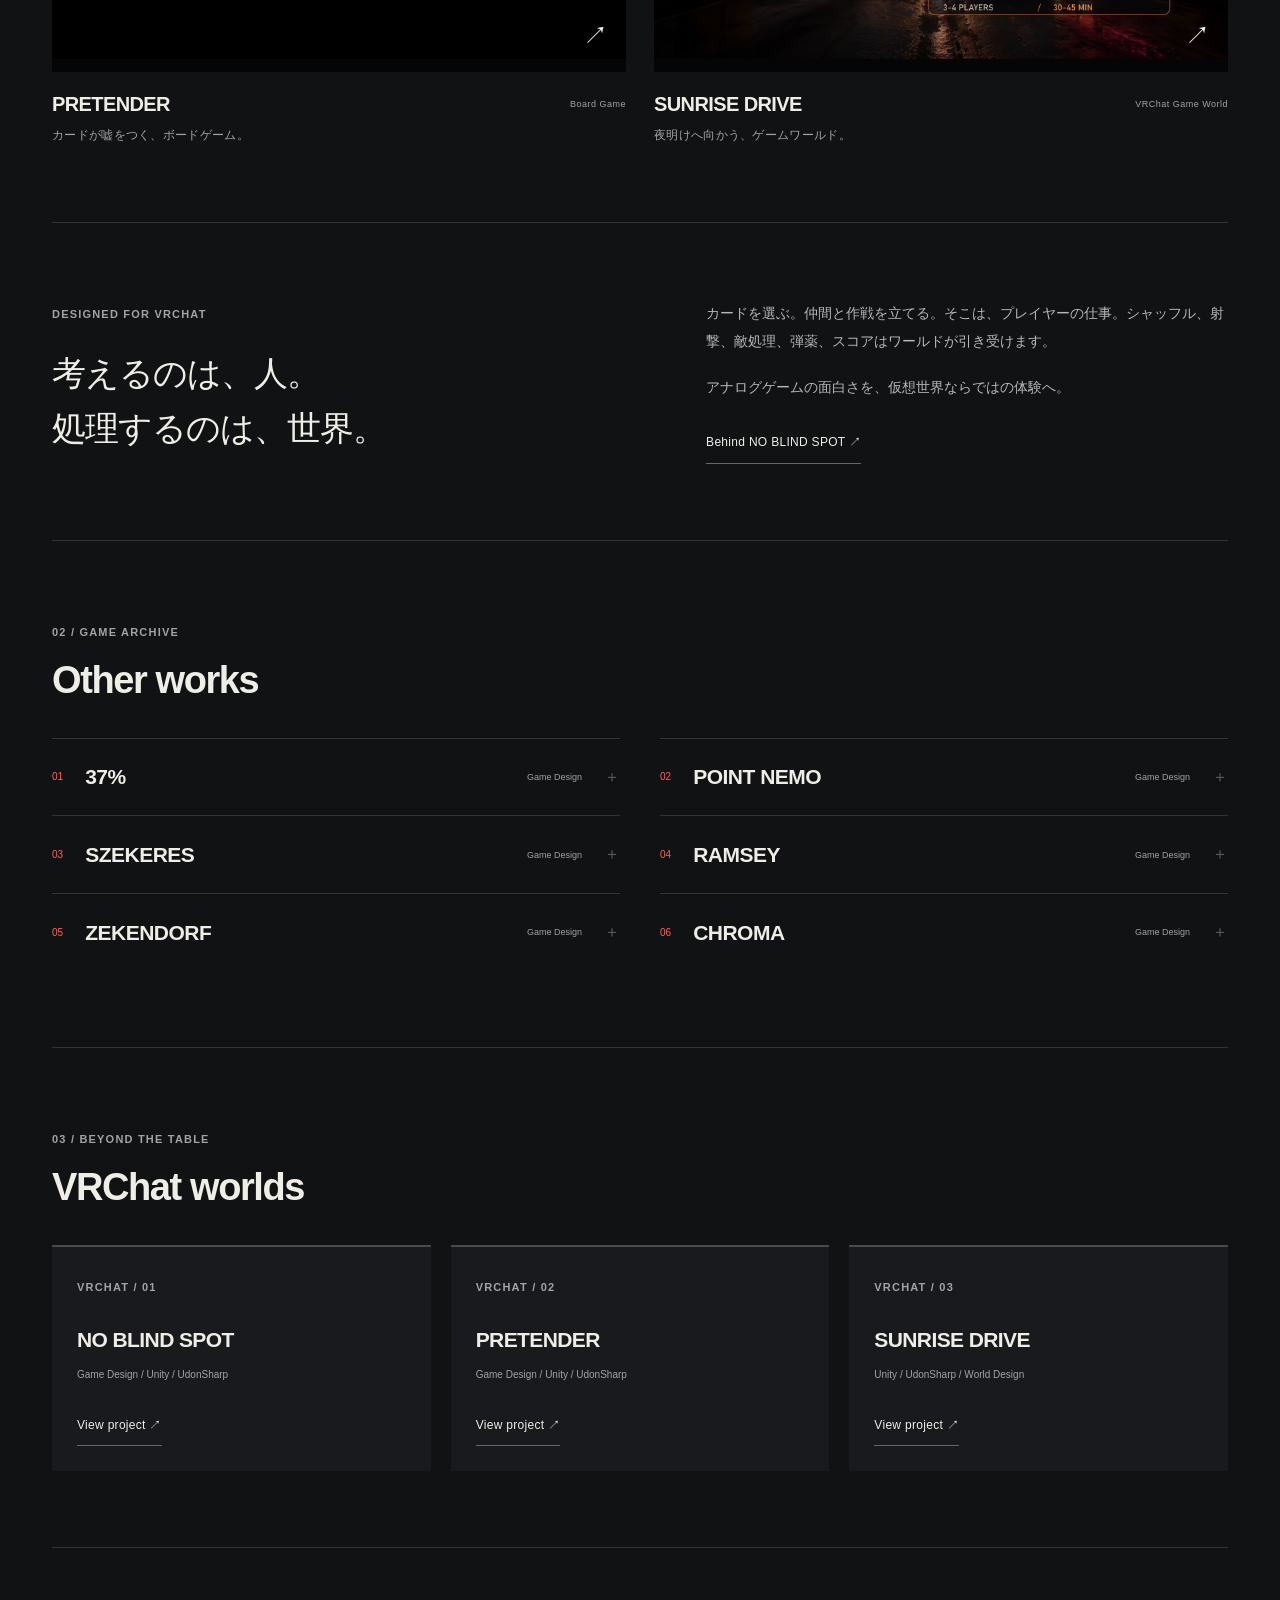
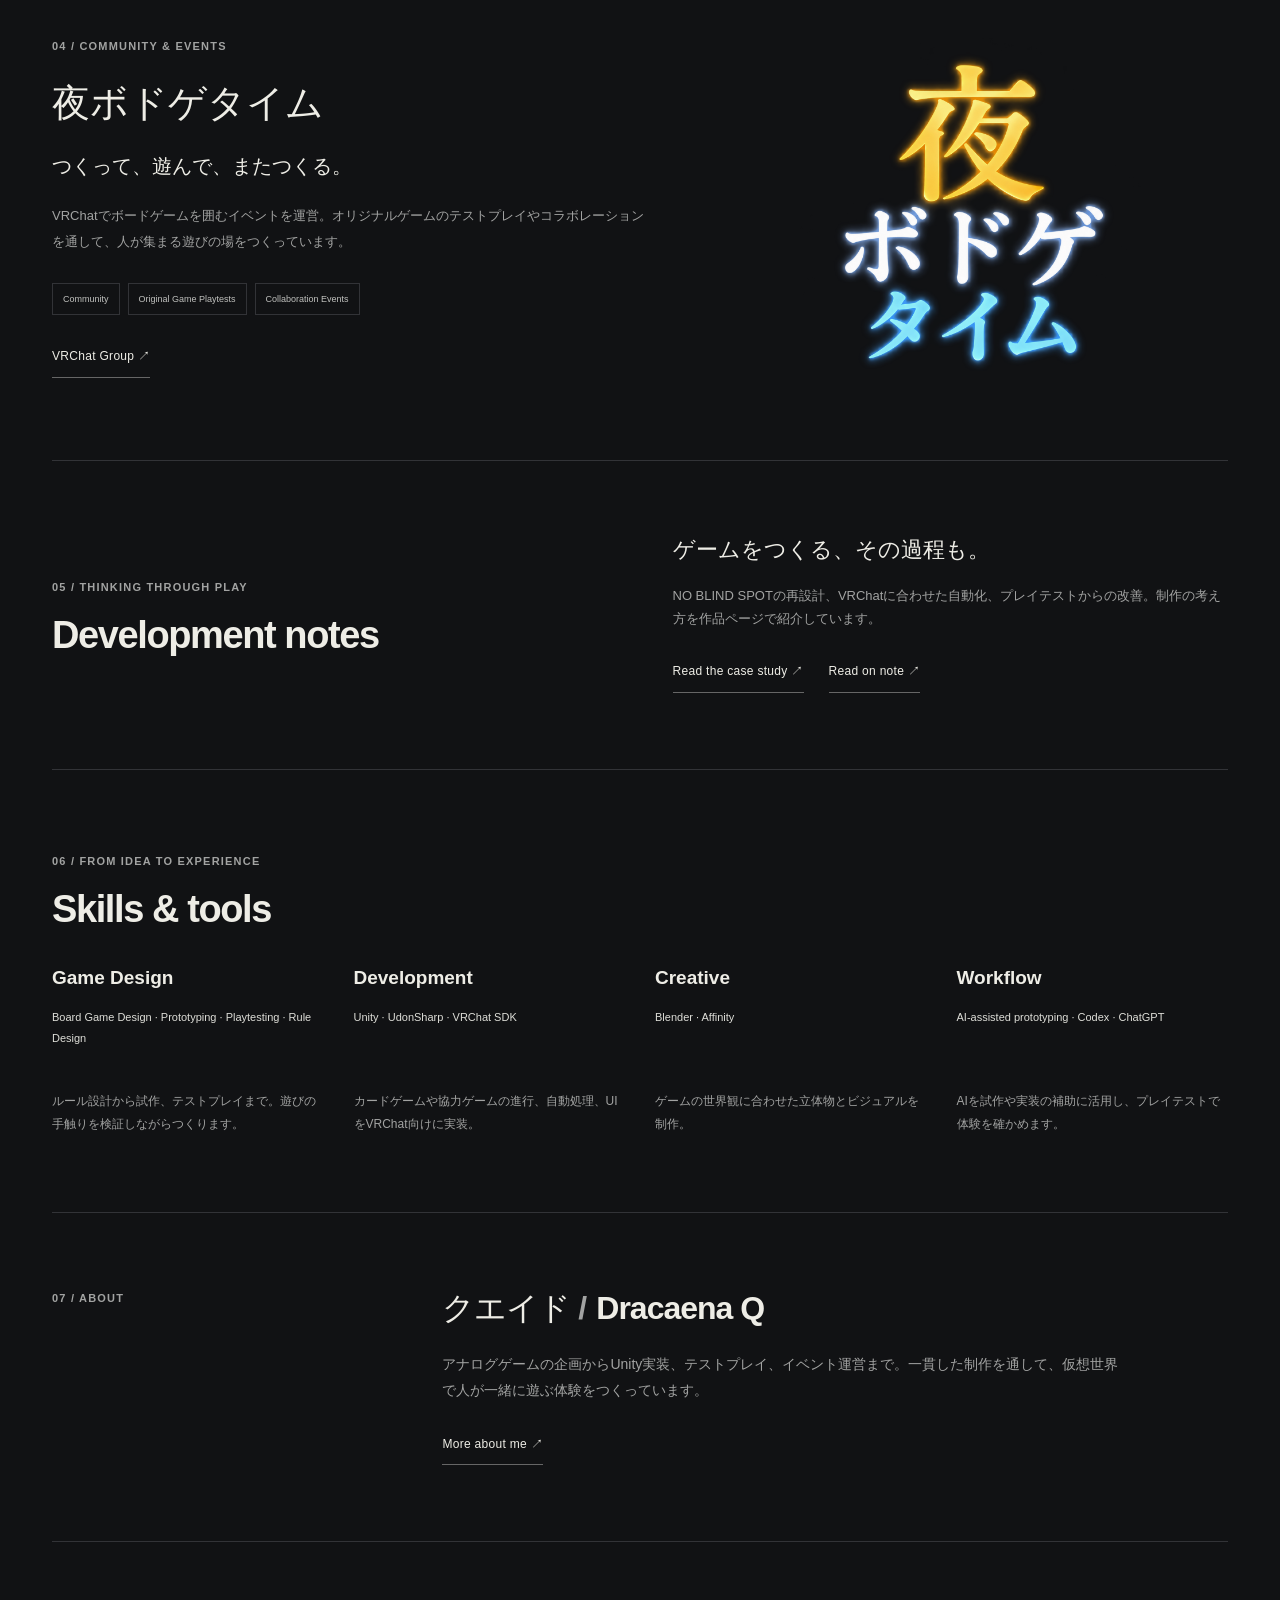
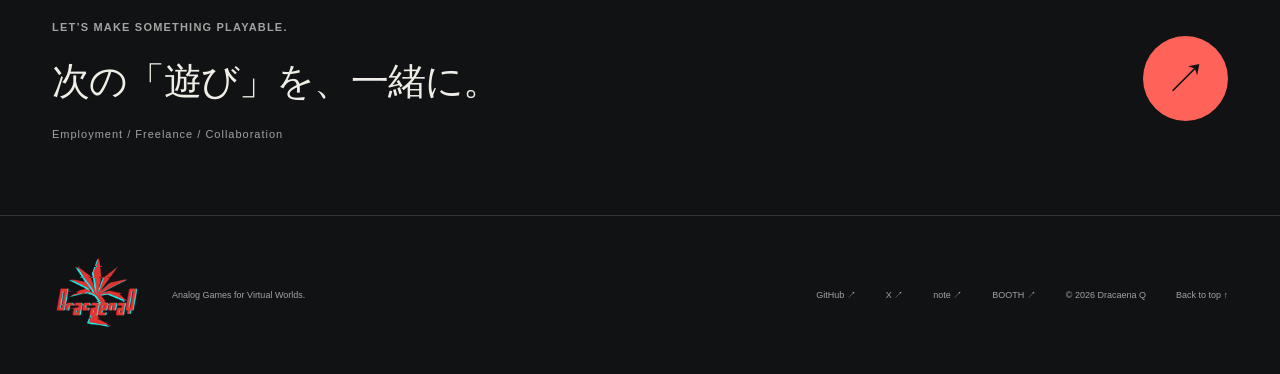
==== commit 8fa513f1: "Add files via upload" ====
--- a/index.html
+++ b/index.html
@@ -1,9 +1,9 @@
-<!doctype html><html lang="ja"><head><meta charset="utf-8"><meta name="viewport" content="width=device-width,initial-scale=1"><meta name="theme-color" content="#111214"><meta name="description" content="Dracaena Q / SMKTR — VRChatを中心にアナログゲーム・ゲームワールド・インタラクティブコンテンツを企画・制作。"><meta property="og:title" content="Analog Games for Virtual Worlds. | Dracaena Q"><meta property="og:description" content="Analog Games for Virtual Worlds. Game Design / Unity / UdonSharp / VRChat"><meta property="og:type" content="website"><title>Analog Games for Virtual Worlds. | Dracaena Q</title><link rel="icon" href="./assets/dracaena-q-logo.png" type="image/png"><link rel="stylesheet" href="./style.css"><script src="./app.js" defer></script></head><body><a class="skip" href="#main">Skip to content</a><header class="header"><a class="brand" href="./"><img class="brand-logo" src="./assets/dracaena-q-logo.png" alt="Dracaena Q" width="500" height="500"></a><nav aria-label="Main navigation"><a  href="./#works">Works</a><a href="./#community">Community</a><a  href="./about/">About</a><a  href="./contact/">Contact <span aria-hidden="true">↗</span></a></nav><div class="languages" aria-label="Language"><button type="button" data-language="en" aria-pressed="false">EN</button><span>/</span><button type="button" data-language="ja" aria-pressed="true">JP</button></div></header><main id="main"><section class="hero"><div class="hero-top"><span class="eyebrow"><i class="status-dot"></i> INDEPENDENT GAME DESIGNER</span><span class="edition">PORTFOLIO / SELECTED WORKS</span></div><h1>Analog Games<br>for <span class="outline">Virtual Worlds.</span><span class="accent-period">*</span></h1><div class="hero-bottom"><div><p class="hero-statement" data-ja="人と人のあいだに、遊びをつくる。" data-en="Creating play between people.">人と人のあいだに、遊びをつくる。</p><p class="hero-description" data-ja="VRChatを中心に、アナログゲーム・ゲームワールド・インタラクティブコンテンツを企画・制作しています。" data-en="I design and build analog games, game worlds and interactive experiences, with a focus on VRChat.">VRChatを中心に、アナログゲーム・ゲームワールド・インタラクティブコンテンツを企画・制作しています。</p></div><div class="hero-right"><p>Game Design / Unity / UdonSharp / VRChat</p><a href="#works" class="text-link">Explore works <span>↓</span></a></div></div></section>
- <section class="selected section" id="works"><div class="section-title compact"><span class="eyebrow">01 / SELECTED WORKS</span><span class="muted">THREE GAMES. DIFFERENT WORLDS.</span></div><a class="featured-image" href="./works/no-blind-spot/"><img src="./assets/nbs-gameplay.jpg" alt="NO BLIND SPOT — VRChatのゲーム画面" width="1600" height="900" fetchpriority="high"><div class="featured-shade"></div><div class="featured-badges"><span>FEATURED PROJECT</span><span>01 — 03</span></div><div class="featured-overlay"><div><p>VRCHAT EXCLUSIVE COOPERATIVE BOARD GAME</p><h2>NO BLIND<br>SPOT<span class="red">.</span></h2><p  data-ja="8方向の脅威に、ひとつの作戦を。" data-en="Eight directions. One shared plan.">8方向の脅威に、ひとつの作戦を。</p></div><span class="featured-cta">View project <span aria-hidden="true">↗</span></span></div></a><div class="featured-caption"><span>Game Design / Unity / UdonSharp / UI / Playtesting</span><span>1–6 Players · VRChat</span></div><div class="work-grid"><a class="work-card" href="./works/pretender/"><div class="work-image"><img src="./assets/pretender.webp" alt="PRETENDER" width="1200" height="900" loading="lazy"><span class="image-index">02 / SELECTED WORK</span><span class="card-arrow" aria-hidden="true">↗</span></div><div class="card-title"><h3>PRETENDER</h3><span>Board Game</span></div><p  data-ja="カードが嘘をつく、ボードゲーム。" data-en="A board game where the cards lie.">カードが嘘をつく、ボードゲーム。</p></a><a class="work-card" href="./works/sunrise-drive/"><div class="work-image"><img src="./assets/sunrise.webp" alt="SUNRISE DRIVE" width="1200" height="900" loading="lazy"><span class="image-index">03 / SELECTED WORK</span><span class="card-arrow" aria-hidden="true">↗</span></div><div class="card-title"><h3>SUNRISE DRIVE</h3><span>VRChat Game World</span></div><p  data-ja="夜明けへ向かう、ゲームワールド。" data-en="A game world on the road to dawn.">夜明けへ向かう、ゲームワールド。</p></a></div></section>
+<!doctype html><html lang="ja"><head><meta charset="utf-8"><meta name="viewport" content="width=device-width,initial-scale=1"><meta name="theme-color" content="#111214"><meta name="description" content="Dracaena Q / クエイド — VRChatを中心にアナログゲーム・ゲームワールド・インタラクティブコンテンツを企画・制作。"><meta property="og:title" content="Analog Games for Virtual Worlds. | Dracaena Q"><meta property="og:description" content="Analog Games for Virtual Worlds. Game Design / Unity / UdonSharp / VRChat"><meta property="og:type" content="website"><title>Analog Games for Virtual Worlds. | Dracaena Q</title><link rel="icon" href="./assets/dracaena-q-logo.png" type="image/png"><link rel="stylesheet" href="./style.css"><script src="./app.js" defer></script></head><body><a class="skip" href="#main">Skip to content</a><header class="header"><a class="brand" href="./"><img class="brand-logo" src="./assets/dracaena-q-logo.png" alt="Dracaena Q" width="500" height="500"></a><nav aria-label="Main navigation"><a  href="./#works">Works</a><a href="./#community">Community</a><a  href="./about/">About</a><a  href="./contact/">Contact <span aria-hidden="true">↗</span></a></nav><div class="languages" aria-label="Language"><button type="button" data-language="en" aria-pressed="false">EN</button><span>/</span><button type="button" data-language="ja" aria-pressed="true">JP</button></div></header><main id="main"><section class="hero"><div class="hero-top"><span class="eyebrow"><i class="status-dot"></i> INDEPENDENT GAME DESIGNER</span><span class="edition">PORTFOLIO / SELECTED WORKS</span></div><h1>Analog Games<br>for <span class="outline">Virtual Worlds.</span><span class="accent-period">*</span></h1><div class="hero-bottom"><div><p class="hero-statement" data-ja="人と人のあいだに、遊びをつくる。" data-en="Creating play between people.">人と人のあいだに、遊びをつくる。</p><p class="hero-description" data-ja="VRChatを中心に、アナログゲーム・ゲームワールド・インタラクティブコンテンツを企画・制作しています。" data-en="I design and build analog games, game worlds and interactive experiences, with a focus on VRChat.">VRChatを中心に、アナログゲーム・ゲームワールド・インタラクティブコンテンツを企画・制作しています。</p></div><div class="hero-right"><p>Game Design / Unity / UdonSharp / VRChat</p><a href="#works" class="text-link">Explore works <span>↓</span></a></div></div></section>
+ <section class="selected section" id="works"><div class="section-title compact"><span class="eyebrow">01 / SELECTED WORKS</span><span class="muted">THREE GAMES. DIFFERENT WORLDS.</span></div><a class="featured-image" href="./works/no-blind-spot/"><img src="./assets/nbs-gameplay.jpg" alt="NO BLIND SPOT — VRChatのゲーム画面" width="1600" height="900" fetchpriority="high"><div class="featured-shade"></div><div class="featured-badges"><span>FEATURED PROJECT</span><span>01 — 03</span></div><div class="featured-overlay"><div><p>VRCHAT EXCLUSIVE COOPERATIVE BOARD GAME</p><h2>NO BLIND<br>SPOT<span class="red">.</span></h2><p  data-ja="8方向の脅威に、ひとつの作戦を。" data-en="Eight directions. One shared plan.">8方向の脅威に、ひとつの作戦を。</p></div><span class="featured-cta">View project <span aria-hidden="true">↗</span></span></div></a><div class="featured-caption"><span>Game Design / Unity / UdonSharp / UI / Playtesting</span><span>1–6 Players · VRChat</span></div><div class="work-grid"><a class="work-card" href="./works/pretender/"><div class="work-image"><img src="./assets/pretender.webp" alt="PRETENDER" width="1200" height="900" loading="lazy"><span class="image-index">02 / SELECTED WORK</span><span class="card-arrow" aria-hidden="true">↗</span></div><div class="card-title"><h3>PRETENDER</h3><span>Board Game</span></div><p  data-ja="カードが嘘をつく、ボードゲーム。" data-en="A board game where the cards lie.">カードが嘘をつく、ボードゲーム。</p></a><a class="work-card" href="./works/sunrise-drive/"><div class="work-image"><img src="./assets/sunrise-drive.png" alt="SUNRISE DRIVE" width="1200" height="900" loading="lazy"><span class="image-index">03 / SELECTED WORK</span><span class="card-arrow" aria-hidden="true">↗</span></div><div class="card-title"><h3>SUNRISE DRIVE</h3><span>VRChat Game World</span></div><p  data-ja="夜明けへ向かう、ゲームワールド。" data-en="A game world on the road to dawn.">夜明けへ向かう、ゲームワールド。</p></a></div></section>
  <section class="section design-section"><div><span class="eyebrow">DESIGNED FOR VRCHAT</span><h2><span  data-ja="考えるのは、人。" data-en="People make the plan.">考えるのは、人。</span><br><span  data-ja="処理するのは、世界。" data-en="The world handles the rest.">処理するのは、世界。</span></h2></div><div><p  data-ja="カードを選ぶ。仲間と作戦を立てる。そこは、プレイヤーの仕事。シャッフル、射撃、敵処理、弾薬、スコアはワールドが引き受けます。" data-en="Choose cards. Plan with your teammates. That belongs to the players. The world takes care of shuffling, shooting, enemies, ammunition and scoring.">カードを選ぶ。仲間と作戦を立てる。そこは、プレイヤーの仕事。シャッフル、射撃、敵処理、弾薬、スコアはワールドが引き受けます。</p><p  data-ja="アナログゲームの面白さを、仮想世界ならではの体験へ。" data-en="The pleasure of analog games, made possible in a virtual world.">アナログゲームの面白さを、仮想世界ならではの体験へ。</p><a class="text-link" href="./works/no-blind-spot/">Behind NO BLIND SPOT ↗</a></div></section>
  <section class="section other-section" id="other-works"><div class="section-title"><div><span class="eyebrow">02 / GAME ARCHIVE</span><h2>Other works</h2></div></div><div class="archive-list"><div class="archive-item"><span class="archive-number">01</span><h3>37%</h3><span>Game Design</span><span class="archive-symbol" aria-hidden="true">＋</span></div><div class="archive-item"><span class="archive-number">02</span><h3>POINT NEMO</h3><span>Game Design</span><span class="archive-symbol" aria-hidden="true">＋</span></div><div class="archive-item"><span class="archive-number">03</span><h3>SZEKERES</h3><span>Game Design</span><span class="archive-symbol" aria-hidden="true">＋</span></div><div class="archive-item"><span class="archive-number">04</span><h3>RAMSEY</h3><span>Game Design</span><span class="archive-symbol" aria-hidden="true">＋</span></div><div class="archive-item"><span class="archive-number">05</span><h3>ZEKENDORF</h3><span>Game Design</span><span class="archive-symbol" aria-hidden="true">＋</span></div><div class="archive-item"><span class="archive-number">06</span><h3>CHROMA</h3><span>Game Design</span><span class="archive-symbol" aria-hidden="true">＋</span></div></div></section>
  <section class="section worlds-section" id="worlds"><div class="section-title"><div><span class="eyebrow">03 / BEYOND THE TABLE</span><h2>VRChat worlds</h2></div></div><div class="worlds-grid"><article><span class="eyebrow">VRCHAT / 01</span><h3>NO BLIND SPOT</h3><p>Game Design / Unity / UdonSharp</p><a class="text-link" href="./works/no-blind-spot/">View project ↗</a></article><article><span class="eyebrow">VRCHAT / 02</span><h3>PRETENDER</h3><p>Game Design / Unity / UdonSharp</p><a class="text-link" href="./works/pretender/">View project ↗</a></article><article><span class="eyebrow">VRCHAT / 03</span><h3>SUNRISE DRIVE</h3><p>Unity / UdonSharp / World Design</p><a class="text-link" href="./works/sunrise-drive/">View project ↗</a></article></div></section>
- <section class="section community-section" id="community"><div><span class="eyebrow">04 / COMMUNITY & EVENTS</span><h2><span  data-ja="夜ボドゲタイム" data-en="Yoru Board Game Time">夜ボドゲタイム</span></h2><p class="large-copy"><span  data-ja="つくって、遊んで、またつくる。" data-en="Make. Play. Make it better.">つくって、遊んで、またつくる。</span></p><p  data-ja="VRChatでボードゲームを囲むイベントを運営。オリジナルゲームのテストプレイやコラボレーションを通して、人が集まる遊びの場をつくっています。" data-en="I host board game events in VRChat, bringing people together through original game playtests and collaborations.">VRChatでボードゲームを囲むイベントを運営。オリジナルゲームのテストプレイやコラボレーションを通して、人が集まる遊びの場をつくっています。</p><div class="community-tags"><span>Community</span><span>Original Game Playtests</span><span>Collaboration Events</span></div></div><div class="community-art" aria-hidden="true"><div class="orbit orbit-one"></div><div class="orbit orbit-two"></div><div class="orbit orbit-three"></div><span class="community-center">PLAY<br>TOGETHER<span>夜ボドゲタイム</span></span><i class="orbit-dot d1"></i><i class="orbit-dot d2"></i><i class="orbit-dot d3"></i></div></section>
- <section class="section notes-section"><div class="section-title"><div><span class="eyebrow">05 / THINKING THROUGH PLAY</span><h2>Development notes</h2></div></div><div class="notes-copy"><h3  data-ja="ゲームをつくる、その過程も。" data-en="The process behind the games.">ゲームをつくる、その過程も。</h3><p  data-ja="NO BLIND SPOTの再設計、VRChatに合わせた自動化、プレイテストからの改善。制作の考え方を作品ページで紹介しています。" data-en="Explore the redesign of NO BLIND SPOT, automation for VRChat and improvements through playtesting in the project case study.">NO BLIND SPOTの再設計、VRChatに合わせた自動化、プレイテストからの改善。制作の考え方を作品ページで紹介しています。</p><a class="text-link" href="./works/no-blind-spot/#process">Read the case study ↗</a></div></section>
+ <section class="section community-section" id="community"><div><span class="eyebrow">04 / COMMUNITY & EVENTS</span><h2><span  data-ja="夜ボドゲタイム" data-en="Yoru Board Game Time">夜ボドゲタイム</span></h2><p class="large-copy"><span  data-ja="つくって、遊んで、またつくる。" data-en="Make. Play. Make it better.">つくって、遊んで、またつくる。</span></p><p  data-ja="VRChatでボードゲームを囲むイベントを運営。オリジナルゲームのテストプレイやコラボレーションを通して、人が集まる遊びの場をつくっています。" data-en="I host board game events in VRChat, bringing people together through original game playtests and collaborations.">VRChatでボードゲームを囲むイベントを運営。オリジナルゲームのテストプレイやコラボレーションを通して、人が集まる遊びの場をつくっています。</p><div class="community-tags"><span>Community</span><span>Original Game Playtests</span><span>Collaboration Events</span></div><a class="text-link" href="https://vrc.group/DRA.5743" target="_blank" rel="noopener noreferrer">VRChat Group ↗</a></div><a class="community-logo" href="https://vrc.group/DRA.5743" target="_blank" rel="noopener noreferrer"><img src="./assets/yoru-boardgame-logo.png" alt="夜ボドゲタイム — VRChatグループ" width="1280" height="1280" loading="lazy"></a></section>
+ <section class="section notes-section"><div class="section-title"><div><span class="eyebrow">05 / THINKING THROUGH PLAY</span><h2>Development notes</h2></div></div><div class="notes-copy"><h3  data-ja="ゲームをつくる、その過程も。" data-en="The process behind the games.">ゲームをつくる、その過程も。</h3><p  data-ja="NO BLIND SPOTの再設計、VRChatに合わせた自動化、プレイテストからの改善。制作の考え方を作品ページで紹介しています。" data-en="Explore the redesign of NO BLIND SPOT, automation for VRChat and improvements through playtesting in the project case study.">NO BLIND SPOTの再設計、VRChatに合わせた自動化、プレイテストからの改善。制作の考え方を作品ページで紹介しています。</p><a class="text-link" href="./works/no-blind-spot/#process">Read the case study ↗</a><a class="text-link" href="https://note.com/quaid698696" target="_blank" rel="noopener noreferrer">Read on note ↗</a></div></section>
  <section class="section"><div class="section-title"><div><span class="eyebrow">06 / FROM IDEA TO EXPERIENCE</span><h2>Skills & tools</h2></div></div><div class="skills-grid"><article><h3>Game Design</h3><p class="skill-tools">Board Game Design · Prototyping · Playtesting · Rule Design</p><p  data-ja="ルール設計から試作、テストプレイまで。遊びの手触りを検証しながらつくります。" data-en="From rules and prototypes to playtesting, refining how the game feels.">ルール設計から試作、テストプレイまで。遊びの手触りを検証しながらつくります。</p></article><article><h3>Development</h3><p class="skill-tools">Unity · UdonSharp · VRChat SDK</p><p  data-ja="カードゲームや協力ゲームの進行、自動処理、UIをVRChat向けに実装。" data-en="Implementing card games, cooperative systems, automated game flow and UI for VRChat.">カードゲームや協力ゲームの進行、自動処理、UIをVRChat向けに実装。</p></article><article><h3>Creative</h3><p class="skill-tools">Blender · Affinity</p><p  data-ja="ゲームの世界観に合わせた立体物とビジュアルを制作。" data-en="Creating 3D objects and visuals that support each game’s identity.">ゲームの世界観に合わせた立体物とビジュアルを制作。</p></article><article><h3>Workflow</h3><p class="skill-tools">AI-assisted prototyping · Codex · ChatGPT</p><p  data-ja="AIを試作や実装の補助に活用し、プレイテストで体験を確かめます。" data-en="Using AI to support prototyping and implementation, with playtests to validate the experience.">AIを試作や実装の補助に活用し、プレイテストで体験を確かめます。</p></article></div></section>
- <section class="section about-preview"><span class="eyebrow">07 / ABOUT</span><div><h2>SMKTR <span class="muted">/</span> Dracaena Q</h2><p  data-ja="アナログゲームの企画からUnity実装、テストプレイ、イベント運営まで。一貫した制作を通して、仮想世界で人が一緒に遊ぶ体験をつくっています。" data-en="From analog game concepts and Unity implementation to playtesting and community events, I create experiences for people to play together in virtual worlds.">アナログゲームの企画からUnity実装、テストプレイ、イベント運営まで。一貫した制作を通して、仮想世界で人が一緒に遊ぶ体験をつくっています。</p><a class="text-link" href="./about/">More about me ↗</a></div></section><section class="contact-band"><div><span class="eyebrow">LET’S MAKE SOMETHING PLAYABLE.</span><h2><span  data-ja="次の「遊び」を、一緒に。" data-en="Let’s create the next game.">次の「遊び」を、一緒に。</span></h2><p>Employment / Freelance / Collaboration</p></div><a class="round-link" href="./contact/" aria-label="Contact">↗</a></section></main><footer><a class="brand" href="./"><img class="brand-logo" src="./assets/dracaena-q-logo.png" alt="Dracaena Q" width="500" height="500"></a><p>Analog Games for Virtual Worlds.</p><a href="https://github.com/quaid1124-tech" target="_blank" rel="noopener noreferrer">GitHub ↗</a><small>© 2026 Dracaena Q</small><a href="#main" class="to-top">Back to top ↑</a></footer></body></html>+ <section class="section about-preview"><span class="eyebrow">07 / ABOUT</span><div><h2>クエイド <span class="muted">/</span> Dracaena Q</h2><p  data-ja="アナログゲームの企画からUnity実装、テストプレイ、イベント運営まで。一貫した制作を通して、仮想世界で人が一緒に遊ぶ体験をつくっています。" data-en="From analog game concepts and Unity implementation to playtesting and community events, I create experiences for people to play together in virtual worlds.">アナログゲームの企画からUnity実装、テストプレイ、イベント運営まで。一貫した制作を通して、仮想世界で人が一緒に遊ぶ体験をつくっています。</p><a class="text-link" href="./about/">More about me ↗</a></div></section><section class="contact-band"><div><span class="eyebrow">LET’S MAKE SOMETHING PLAYABLE.</span><h2><span  data-ja="次の「遊び」を、一緒に。" data-en="Let’s create the next game.">次の「遊び」を、一緒に。</span></h2><p>Employment / Freelance / Collaboration</p></div><a class="round-link" href="./contact/" aria-label="Contact">↗</a></section></main><footer><a class="brand" href="./"><img class="brand-logo" src="./assets/dracaena-q-logo.png" alt="Dracaena Q" width="500" height="500"></a><p>Analog Games for Virtual Worlds.</p><a href="https://github.com/quaid1124-tech" target="_blank" rel="noopener noreferrer">GitHub ↗</a><a href="https://x.com/QuaidV54636" target="_blank" rel="noopener noreferrer">X ↗</a><a href="https://note.com/quaid698696" target="_blank" rel="noopener noreferrer">note ↗</a><a href="https://quaid.booth.pm/" target="_blank" rel="noopener noreferrer">BOOTH ↗</a><small>© 2026 Dracaena Q</small><a href="#main" class="to-top">Back to top ↑</a></footer></body></html>
--- a/style.css
+++ b/style.css
@@ -7,4 +7,6 @@
 @media(max-width:700px){.accent-period{display:none}.featured-overlay{display:block}.featured-cta{position:absolute;bottom:0;right:0}.featured-overlay h2{font-size:56px}.featured-overlay h2+p{padding-right:35px}}
 .header{padding-top:10px;padding-bottom:10px}.brand-logo{display:block;width:92px;height:92px;object-fit:contain}footer .brand-logo{width:90px;height:90px}.identity-mark{padding:0;letter-spacing:normal;font-size:inherit}.identity-mark img{max-width:360px;margin:auto;height:auto}
 @media(max-width:700px){.header{padding-top:8px;padding-bottom:16px}.header .brand-logo{width:78px;height:78px}.header nav{margin-top:0}.identity-mark img{max-width:260px}.identity-mark{padding:0}footer .brand-logo{width:80px;height:80px}}
+.community-logo{display:block;max-width:360px;width:100%;margin:auto}.community-logo img{width:100%;height:auto}.profile-links{display:flex;flex-wrap:wrap;gap:8px 24px}.profile-links .text-link{margin-left:0}footer{flex-wrap:wrap}.contact-panel .text-link{margin-right:20px;margin-left:0}
+@media(max-width:700px){.community-logo{max-width:280px}footer{display:flex;gap:18px}footer>p{flex-basis:100%;order:1}footer>small{flex-basis:60%;order:2}footer .to-top{order:3}}
 @media(prefers-reduced-motion:reduce){html{scroll-behavior:auto}*,*::before,*::after{transition:none!important;animation:none!important}}
